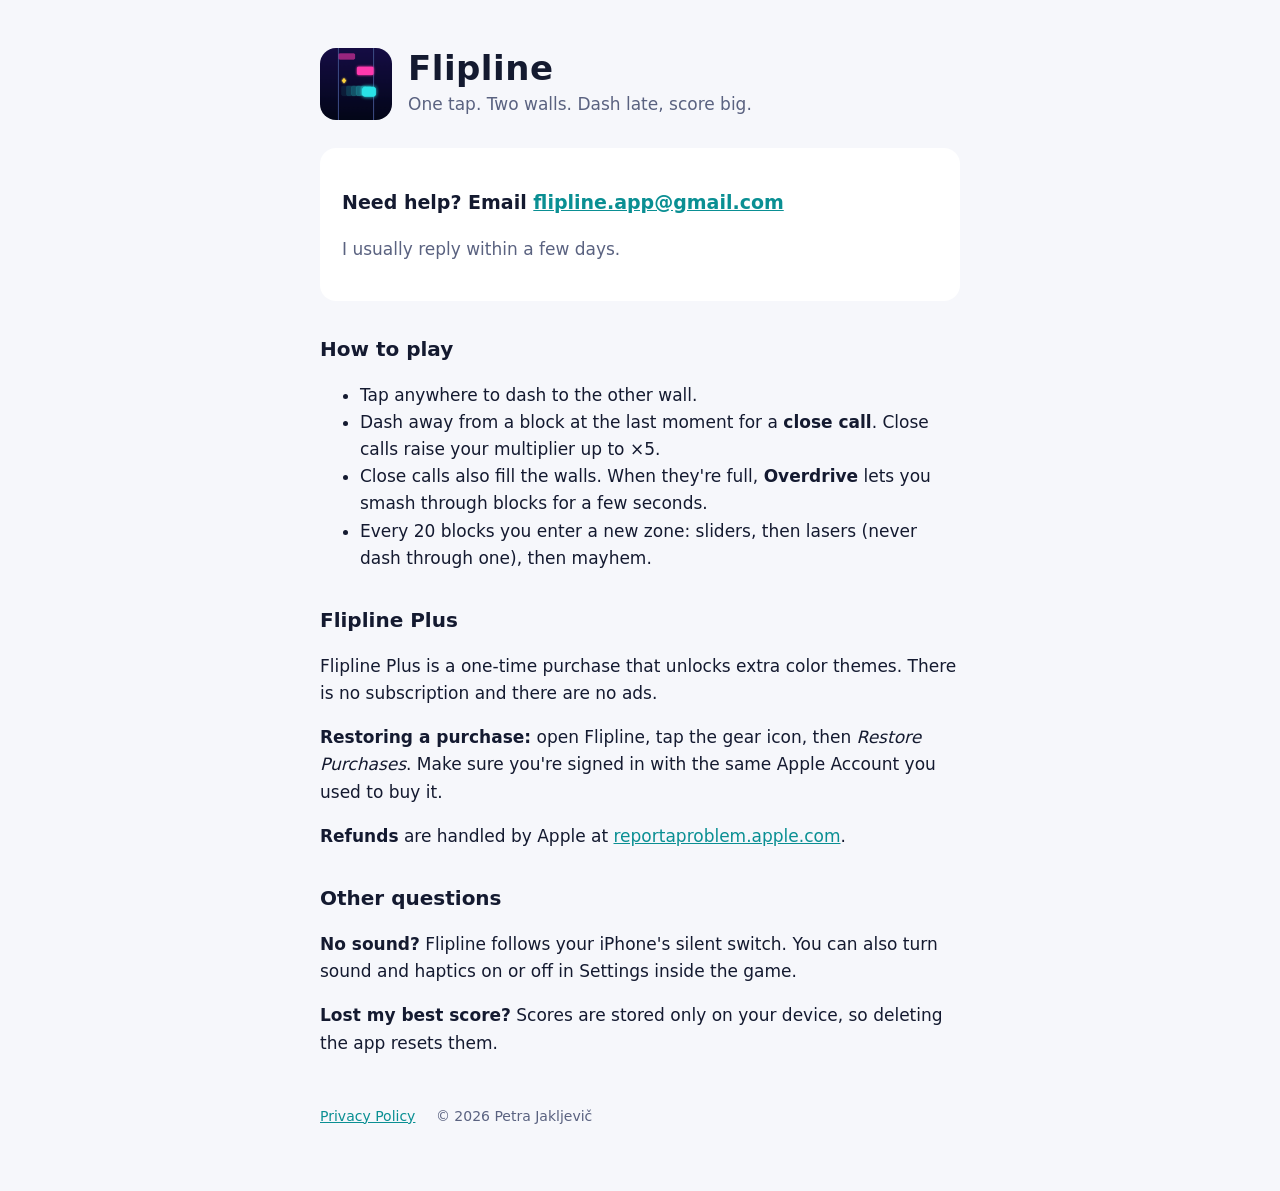
==== index.html @ 97de0e4b "Flipline support and privacy pages Co-Authored-By: Claude Opus 5.5 <noreply@anthropic.com>" ====
<!doctype html>
<html lang="en">
<head>
<meta charset="utf-8">
<meta name="viewport" content="width=device-width, initial-scale=1">
<title>Flipline Support</title>
<meta name="description" content="Help and contact for Flipline, a one-tap arcade game for iPhone.">
<link rel="icon" href="icon.png">
<link rel="stylesheet" href="style.css">
</head>
<body>
<main>
  <header>
    <img src="icon.png" alt="Flipline app icon">
    <div>
      <h1>Flipline</h1>
      <p class="tag">One tap. Two walls. Dash late, score big.</p>
    </div>
  </header>

  <div class="card">
    <p class="contact">Need help? Email <a href="mailto:flipline.app@gmail.com">flipline.app@gmail.com</a></p>
    <p class="muted">I usually reply within a few days.</p>
  </div>

  <h2>How to play</h2>
  <ul>
    <li>Tap anywhere to dash to the other wall.</li>
    <li>Dash away from a block at the last moment for a <strong>close call</strong>. Close calls raise your multiplier up to ×5.</li>
    <li>Close calls also fill the walls. When they're full, <strong>Overdrive</strong> lets you smash through blocks for a few seconds.</li>
    <li>Every 20 blocks you enter a new zone: sliders, then lasers (never dash through one), then mayhem.</li>
  </ul>

  <h2>Flipline Plus</h2>
  <p>Flipline Plus is a one-time purchase that unlocks extra color themes. There is no subscription and there are no ads.</p>
  <p><strong>Restoring a purchase:</strong> open Flipline, tap the gear icon, then <em>Restore Purchases</em>. Make sure you're signed in with the same Apple Account you used to buy it.</p>
  <p><strong>Refunds</strong> are handled by Apple at <a href="https://reportaproblem.apple.com">reportaproblem.apple.com</a>.</p>

  <h2>Other questions</h2>
  <p><strong>No sound?</strong> Flipline follows your iPhone's silent switch. You can also turn sound and haptics on or off in Settings inside the game.</p>
  <p><strong>Lost my best score?</strong> Scores are stored only on your device, so deleting the app resets them.</p>

  <footer>
    <a href="privacy.html">Privacy Policy</a>
    <span>© 2026 Petra Jakljevič</span>
  </footer>
</main>
</body>
</html>
---- style.css ----
:root {
  --bg: #0b0f1e;
  --card: #141a30;
  --text: #f2f4ff;
  --muted: #a7aec8;
  --accent: #2de2e6;
  --pink: #ff3cac;
}
@media (prefers-color-scheme: light) {
  :root {
    --bg: #f6f7fb;
    --card: #ffffff;
    --text: #141a30;
    --muted: #5a6280;
    --accent: #0a8f93;
    --pink: #d61f88;
  }
}
* { box-sizing: border-box; }
body {
  margin: 0;
  background: var(--bg);
  color: var(--text);
  font: 17px/1.6 -apple-system, BlinkMacSystemFont, "SF Pro Text", system-ui, sans-serif;
}
main { max-width: 680px; margin: 0 auto; padding: 48px 20px 64px; }
header { display: flex; align-items: center; gap: 16px; margin-bottom: 28px; }
header img { width: 72px; height: 72px; border-radius: 16px; }
h1 { font: 800 34px/1.1 ui-rounded, -apple-system, system-ui, sans-serif; margin: 0; letter-spacing: 0.5px; }
.tag { color: var(--muted); margin: 4px 0 0; }
h2 { font-size: 20px; margin: 32px 0 8px; }
p, li { color: var(--text); }
.muted { color: var(--muted); }
a { color: var(--accent); }
.card { background: var(--card); border-radius: 16px; padding: 20px 22px; margin: 20px 0; }
.contact { font-size: 19px; font-weight: 600; }
footer { margin-top: 48px; color: var(--muted); font-size: 14px; }
footer a { margin-right: 16px; }
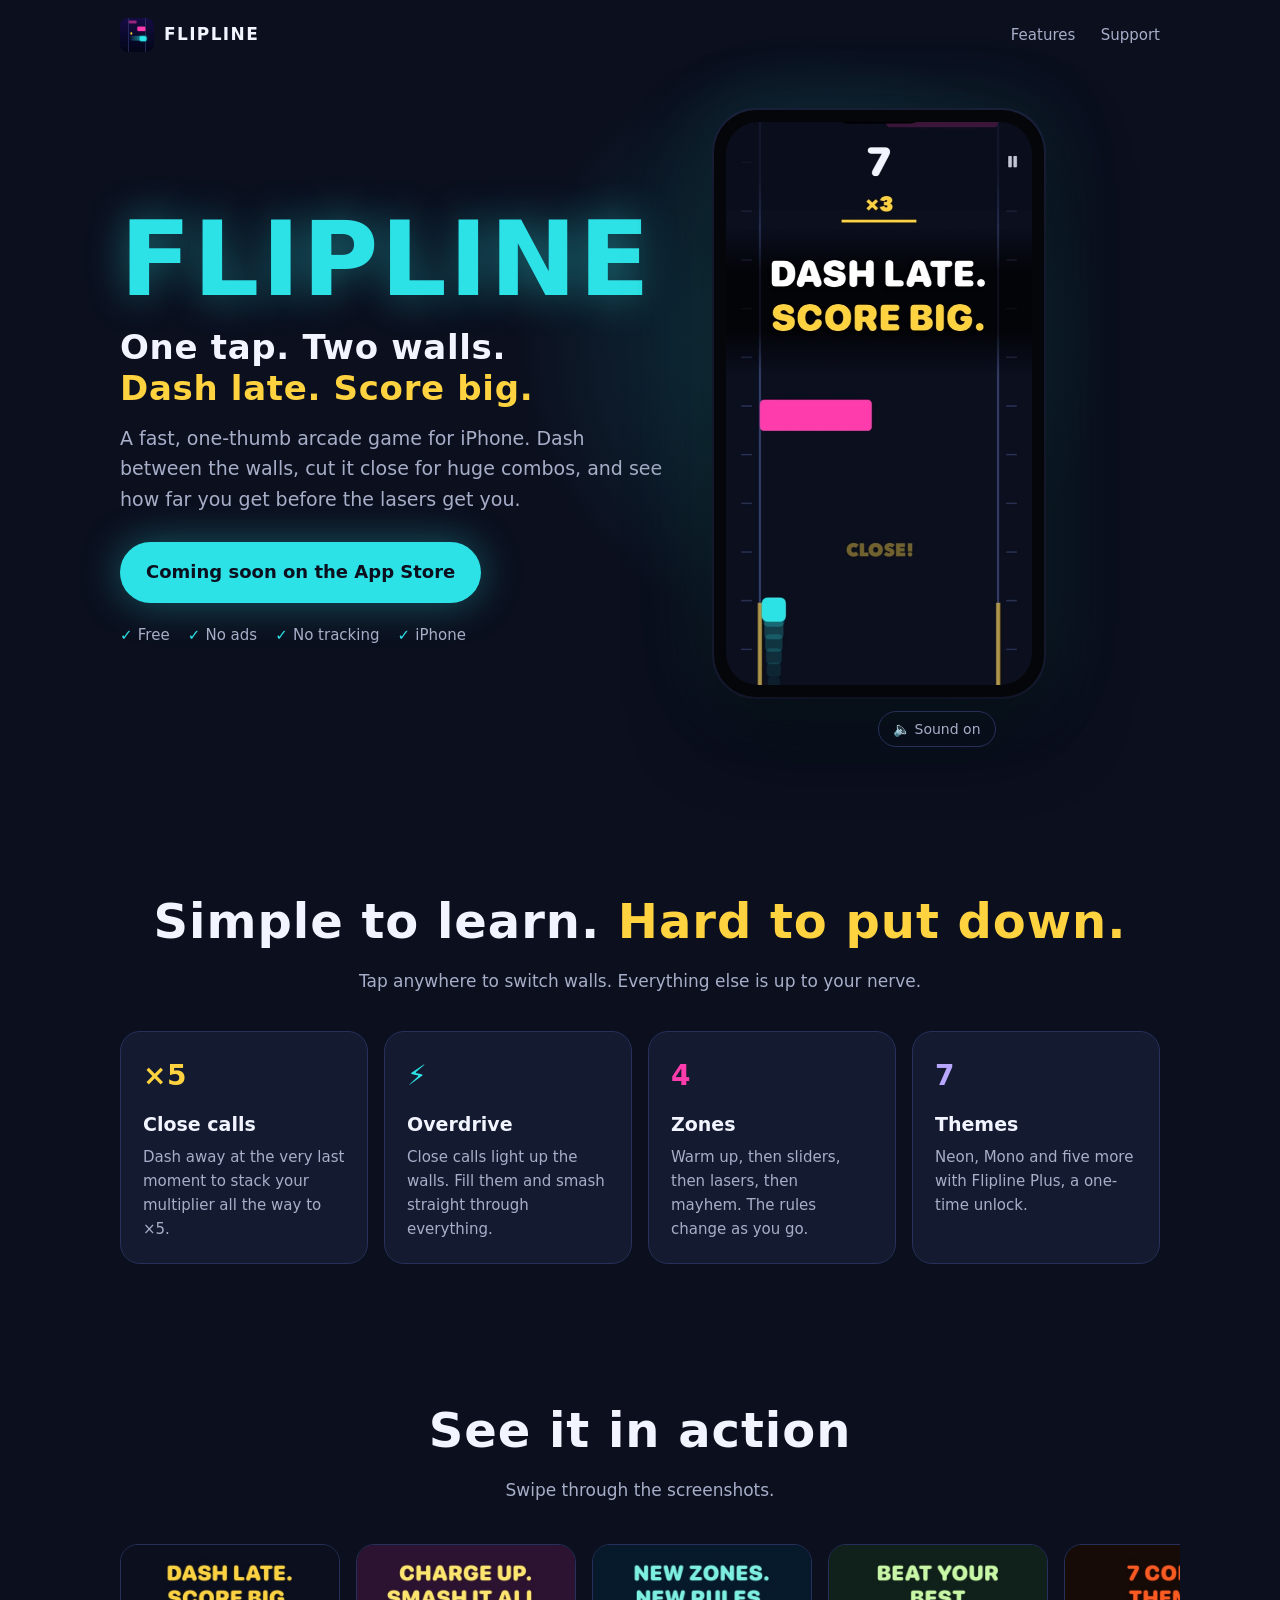
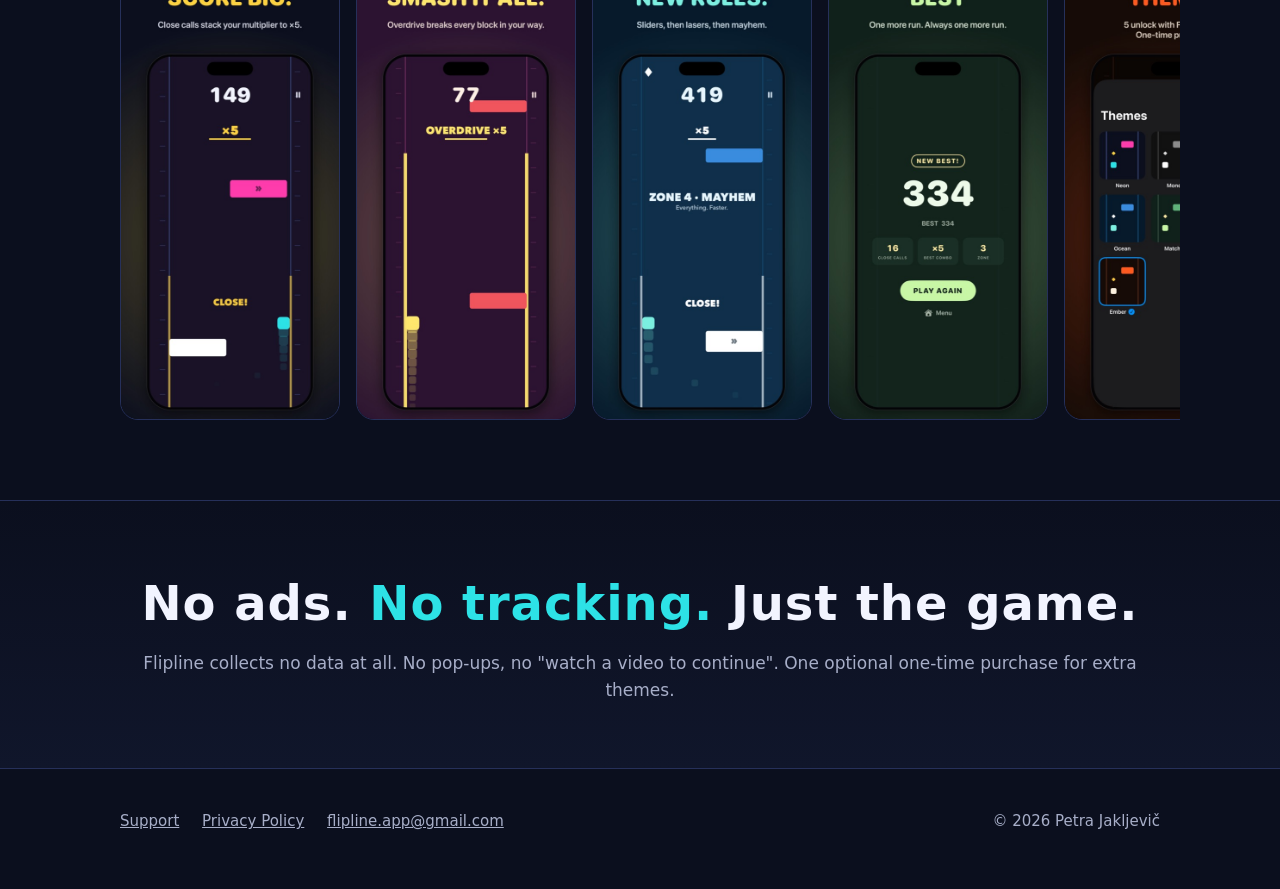
==== commit c08586c5: "Landing page with trailer, features and screenshots; support moves to support.html Co-Authored-By: C" ====
--- a/index.html
+++ b/index.html
@@ -3,47 +3,125 @@
 <head>
 <meta charset="utf-8">
 <meta name="viewport" content="width=device-width, initial-scale=1">
-<title>Flipline Support</title>
-<meta name="description" content="Help and contact for Flipline, a one-tap arcade game for iPhone.">
+<title>Flipline – One tap. Two walls.</title>
+<meta name="description" content="Flipline is a one-tap arcade game for iPhone. Dash between two walls, dash late for close calls, charge Overdrive and survive four zones. No ads, no tracking.">
+<meta name="theme-color" content="#0b0f1e">
 <link rel="icon" href="icon.png">
-<link rel="stylesheet" href="style.css">
+<link rel="apple-touch-icon" href="icon.png">
+<link rel="stylesheet" href="landing.css">
+
+<!-- Link previews (Facebook, Instagram, iMessage, X) -->
+<meta property="og:type" content="website">
+<meta property="og:title" content="Flipline – One tap. Two walls.">
+<meta property="og:description" content="A one-tap arcade game for iPhone. Dash late for close calls, charge Overdrive, survive four zones. No ads, no tracking.">
+<meta property="og:url" content="https://petra8795.github.io/flipline/">
+<meta property="og:image" content="https://petra8795.github.io/flipline/assets/og.png">
+<meta property="og:image:width" content="1200">
+<meta property="og:image:height" content="630">
+<meta name="twitter:card" content="summary_large_image">
 </head>
 <body>
-<main>
-  <header>
-    <img src="icon.png" alt="Flipline app icon">
+<div class="wrap">
+  <nav>
+    <a class="brand" href="./"><img src="icon.png" alt="">FLIPLINE</a>
+    <div class="links">
+      <a href="#features" class="hide-sm">Features</a>
+      <a href="support.html">Support</a>
+    </div>
+  </nav>
+
+  <header class="hero">
     <div>
-      <h1>Flipline</h1>
-      <p class="tag">One tap. Two walls. Dash late, score big.</p>
+      <h1 class="display">FLIPLINE</h1>
+      <p class="tagline display">One tap. Two walls.<br><span>Dash late. Score big.</span></p>
+      <p class="lead">A fast, one-thumb arcade game for iPhone. Dash between the walls, cut it close for huge combos, and see how far you get before the lasers get you.</p>
+
+      <!--
+        APP STORE BUTTON
+        Before launch it says "Coming soon". At launch, replace this <a> with Apple's official
+        "Download on the App Store" badge (developer.apple.com/app-store/marketing/guidelines),
+        linking to https://apps.apple.com/app/id<YOUR_APP_ID>. Apple's rules don't allow
+        drawing the Apple logo yourself, so the pre-launch button is text only.
+      -->
+      <a class="cta soon" id="appstore" href="#" aria-disabled="true" onclick="return false">
+        <span>Coming soon on the App Store</span>
+      </a>
+      <div class="badges"><span>Free</span><span>No ads</span><span>No tracking</span><span>iPhone</span></div>
+    </div>
+
+    <div>
+      <div class="phone">
+        <video id="promo" src="assets/promo.mp4" poster="assets/promo-poster.jpg" autoplay muted loop playsinline preload="metadata"
+               aria-label="Flipline gameplay trailer"></video>
+      </div>
+      <button class="sound" id="sound" type="button">🔈 Sound on</button>
     </div>
   </header>
+</div>
 
-  <div class="card">
-    <p class="contact">Need help? Email <a href="mailto:flipline.app@gmail.com">flipline.app@gmail.com</a></p>
-    <p class="muted">I usually reply within a few days.</p>
+<section id="features">
+  <div class="wrap">
+    <h2 class="display">Simple to learn. <span style="color:var(--gold)">Hard to put down.</span></h2>
+    <p class="sub">Tap anywhere to switch walls. Everything else is up to your nerve.</p>
+    <div class="features">
+      <div class="feature c1"><div class="k display">×5</div><h3>Close calls</h3><p>Dash away at the very last moment to stack your multiplier all the way to ×5.</p></div>
+      <div class="feature c2"><div class="k display">⚡</div><h3>Overdrive</h3><p>Close calls light up the walls. Fill them and smash straight through everything.</p></div>
+      <div class="feature c3"><div class="k display">4</div><h3>Zones</h3><p>Warm up, then sliders, then lasers, then mayhem. The rules change as you go.</p></div>
+      <div class="feature c4"><div class="k display">7</div><h3>Themes</h3><p>Neon, Mono and five more with Flipline Plus, a one-time unlock.</p></div>
+    </div>
   </div>
+</section>
 
-  <h2>How to play</h2>
-  <ul>
-    <li>Tap anywhere to dash to the other wall.</li>
-    <li>Dash away from a block at the last moment for a <strong>close call</strong>. Close calls raise your multiplier up to ×5.</li>
-    <li>Close calls also fill the walls. When they're full, <strong>Overdrive</strong> lets you smash through blocks for a few seconds.</li>
-    <li>Every 20 blocks you enter a new zone: sliders, then lasers (never dash through one), then mayhem.</li>
-  </ul>
+<section>
+  <div class="wrap">
+    <h2 class="display">See it in action</h2>
+    <p class="sub">Swipe through the screenshots.</p>
+    <div class="shots">
+      <img src="assets/shot-1-close-calls.jpg" alt="Close call with a ×5 multiplier" loading="lazy">
+      <img src="assets/shot-2-overdrive.jpg" alt="Overdrive smashing through blocks" loading="lazy">
+      <img src="assets/shot-3-zones.jpg" alt="Zone 4 Mayhem banner" loading="lazy">
+      <img src="assets/shot-4-new-best.jpg" alt="New best score with run stats" loading="lazy">
+      <img src="assets/shot-5-themes.jpg" alt="Seven color themes" loading="lazy">
+      <img src="assets/shot-6-no-ads.jpg" alt="Menu with no ads" loading="lazy">
+    </div>
+  </div>
+</section>
 
-  <h2>Flipline Plus</h2>
-  <p>Flipline Plus is a one-time purchase that unlocks extra color themes. There is no subscription and there are no ads.</p>
-  <p><strong>Restoring a purchase:</strong> open Flipline, tap the gear icon, then <em>Restore Purchases</em>. Make sure you're signed in with the same Apple Account you used to buy it.</p>
-  <p><strong>Refunds</strong> are handled by Apple at <a href="https://reportaproblem.apple.com">reportaproblem.apple.com</a>.</p>
+<section class="promise">
+  <div class="wrap">
+    <h2 class="display">No ads. <span>No tracking.</span> Just the game.</h2>
+    <p class="sub" style="margin-bottom:0">Flipline collects no data at all. No pop-ups, no "watch a video to continue". One optional one-time purchase for extra themes.</p>
+  </div>
+</section>
 
-  <h2>Other questions</h2>
-  <p><strong>No sound?</strong> Flipline follows your iPhone's silent switch. You can also turn sound and haptics on or off in Settings inside the game.</p>
-  <p><strong>Lost my best score?</strong> Scores are stored only on your device, so deleting the app resets them.</p>
+<div class="wrap">
+  <footer>
+    <div class="row">
+      <div>
+        <a href="support.html">Support</a>
+        <a href="privacy.html">Privacy Policy</a>
+        <a href="mailto:flipline.app@gmail.com">flipline.app@gmail.com</a>
+      </div>
+      <span>© 2026 Petra Jakljevič</span>
+    </div>
+  </footer>
+</div>
 
-  <footer>
-    <a href="privacy.html">Privacy Policy</a>
-    <span>© 2026 Petra Jakljevič</span>
-  </footer>
-</main>
+<script>
+  // The trailer autoplays muted (browsers require it); this button turns sound on/off.
+  const video = document.getElementById('promo');
+  const btn = document.getElementById('sound');
+  btn.addEventListener('click', () => {
+    video.muted = !video.muted;
+    if (!video.muted) { video.currentTime = 0; video.play(); }
+    btn.textContent = video.muted ? '🔈 Sound on' : '🔇 Mute';
+  });
+  // Respect Reduce Motion: don't autoplay the trailer.
+  if (window.matchMedia('(prefers-reduced-motion: reduce)').matches) {
+    video.removeAttribute('autoplay');
+    video.pause();
+    video.controls = true;
+  }
+</script>
 </body>
 </html>
--- a/landing.css
+++ b/landing.css
@@ -0,0 +1,137 @@
+:root {
+  --bg: #0b0f1e;
+  --bg2: #10162b;
+  --card: #141a30;
+  --line: #26305a;
+  --text: #f2f4ff;
+  --muted: #a7aec8;
+  --cyan: #2de2e6;
+  --pink: #ff3cac;
+  --gold: #ffd23f;
+}
+* { box-sizing: border-box; }
+html { scroll-behavior: smooth; }
+body {
+  margin: 0;
+  background: var(--bg);
+  color: var(--text);
+  font: 17px/1.6 -apple-system, BlinkMacSystemFont, "SF Pro Text", system-ui, sans-serif;
+  -webkit-font-smoothing: antialiased;
+  overflow-x: hidden;
+}
+a { color: var(--cyan); }
+.wrap { max-width: 1080px; margin: 0 auto; padding: 0 20px; }
+.display { font-family: ui-rounded, "SF Pro Rounded", -apple-system, system-ui, sans-serif; font-weight: 900; letter-spacing: 0.02em; }
+
+/* Nav */
+nav { display: flex; align-items: center; justify-content: space-between; padding: 18px 0; }
+nav .brand { display: flex; align-items: center; gap: 10px; color: var(--text); text-decoration: none; font-weight: 800; letter-spacing: 0.08em; }
+nav .brand img { width: 34px; height: 34px; border-radius: 8px; }
+nav .links a { color: var(--muted); text-decoration: none; margin-left: 20px; font-size: 15px; }
+nav .links a:hover { color: var(--text); }
+
+/* Hero */
+.hero {
+  position: relative;
+  display: grid;
+  grid-template-columns: 1.1fr 0.9fr;
+  gap: 48px;
+  align-items: center;
+  padding: 40px 0 72px;
+}
+.hero::before {
+  content: "";
+  position: absolute;
+  inset: -80px 0 auto auto;
+  width: min(700px, 100vw); height: 700px;
+  background: radial-gradient(circle, rgba(45, 226, 230, 0.18), transparent 60%);
+  pointer-events: none;
+  z-index: -1;
+}
+.hero h1 { font-size: clamp(56px, 9vw, 104px); line-height: 0.95; margin: 0; color: var(--cyan); text-shadow: 0 0 40px rgba(45, 226, 230, 0.45); }
+.hero .tagline { font-size: clamp(24px, 3.4vw, 34px); font-weight: 800; margin: 18px 0 6px; line-height: 1.2; }
+.hero .tagline span { color: var(--gold); }
+.hero p.lead { color: var(--muted); font-size: 19px; max-width: 30em; margin: 14px 0 28px; }
+
+.cta {
+  display: inline-flex; align-items: center; gap: 12px;
+  padding: 16px 26px; border-radius: 999px;
+  background: var(--cyan); color: var(--bg);
+  font-weight: 800; font-size: 18px; text-decoration: none;
+  box-shadow: 0 0 40px rgba(45, 226, 230, 0.35);
+  transition: transform 0.15s ease;
+}
+.cta:hover { transform: translateY(-2px); }
+.cta.soon { cursor: default; }
+.cta.soon:hover { transform: none; }
+.cta svg { width: 22px; height: 22px; }
+.badges { display: flex; flex-wrap: wrap; gap: 10px 18px; margin-top: 20px; color: var(--muted); font-size: 15px; }
+.badges span::before { content: "✓ "; color: var(--cyan); font-weight: 800; }
+
+/* Phone with the promo video */
+.phone {
+  justify-self: center;
+  width: min(330px, 80vw);
+  aspect-ratio: 9 / 16;
+  border-radius: 42px;
+  padding: 12px;
+  background: #05060a;
+  box-shadow: 0 30px 80px rgba(0, 0, 0, 0.6), 0 0 0 2px #1d2340, 0 0 80px rgba(45, 226, 230, 0.15);
+}
+.phone video { width: 100%; height: 100%; object-fit: cover; border-radius: 32px; display: block; background: var(--bg); }
+.sound {
+  display: block; margin: 14px auto 0; background: none; border: 1px solid var(--line);
+  color: var(--muted); border-radius: 999px; padding: 6px 14px; font: inherit; font-size: 14px; cursor: pointer;
+}
+.sound:hover { color: var(--text); }
+
+/* Features */
+section { padding: 64px 0; }
+section h2 { font-size: clamp(32px, 5vw, 48px); margin: 0 0 8px; text-align: center; }
+section .sub { text-align: center; color: var(--muted); margin: 0 0 36px; }
+.features { display: grid; grid-template-columns: repeat(4, 1fr); gap: 16px; }
+.feature { background: var(--card); border: 1px solid var(--line); border-radius: 20px; padding: 22px; }
+.feature .k { font-size: 28px; }
+.feature h3 { margin: 10px 0 6px; font-size: 19px; }
+.feature p { margin: 0; color: var(--muted); font-size: 15px; }
+.feature.c1 .k { color: var(--gold); } .feature.c2 .k { color: var(--cyan); }
+.feature.c3 .k { color: var(--pink); } .feature.c4 .k { color: #b9a6ff; }
+
+/* Screenshots */
+.shots {
+  display: flex; gap: 16px; overflow-x: auto; scroll-snap-type: x mandatory;
+  padding: 4px 20px 16px; margin: 0 -20px;
+  scrollbar-width: thin;
+}
+.shots img {
+  flex: 0 0 auto; width: 220px; height: auto; border-radius: 18px; scroll-snap-align: center;
+  border: 1px solid var(--line);
+}
+
+/* Promise band */
+.promise { text-align: center; background: linear-gradient(180deg, var(--bg), var(--bg2)); border-top: 1px solid var(--line); border-bottom: 1px solid var(--line); }
+.promise h2 { color: var(--text); }
+.promise h2 span { color: var(--cyan); }
+
+/* Footer */
+footer { padding: 40px 0 56px; color: var(--muted); font-size: 15px; }
+footer .row { display: flex; flex-wrap: wrap; gap: 12px 24px; justify-content: space-between; align-items: center; }
+footer a { color: var(--muted); margin-right: 18px; }
+footer a:hover { color: var(--text); }
+
+@media (max-width: 860px) {
+  .hero { grid-template-columns: 1fr; text-align: center; padding-top: 16px; gap: 36px; }
+  .hero p.lead { margin-left: auto; margin-right: auto; }
+  .badges { justify-content: center; }
+  .features { grid-template-columns: 1fr 1fr; }
+  nav .links a.hide-sm { display: none; }
+}
+@media (max-width: 520px) {
+  .features { grid-template-columns: 1fr; }
+  .shots img { width: 180px; }
+  nav .links a { margin-left: 14px; }
+}
+@media (prefers-reduced-motion: reduce) {
+  html { scroll-behavior: auto; }
+  .cta { transition: none; }
+}
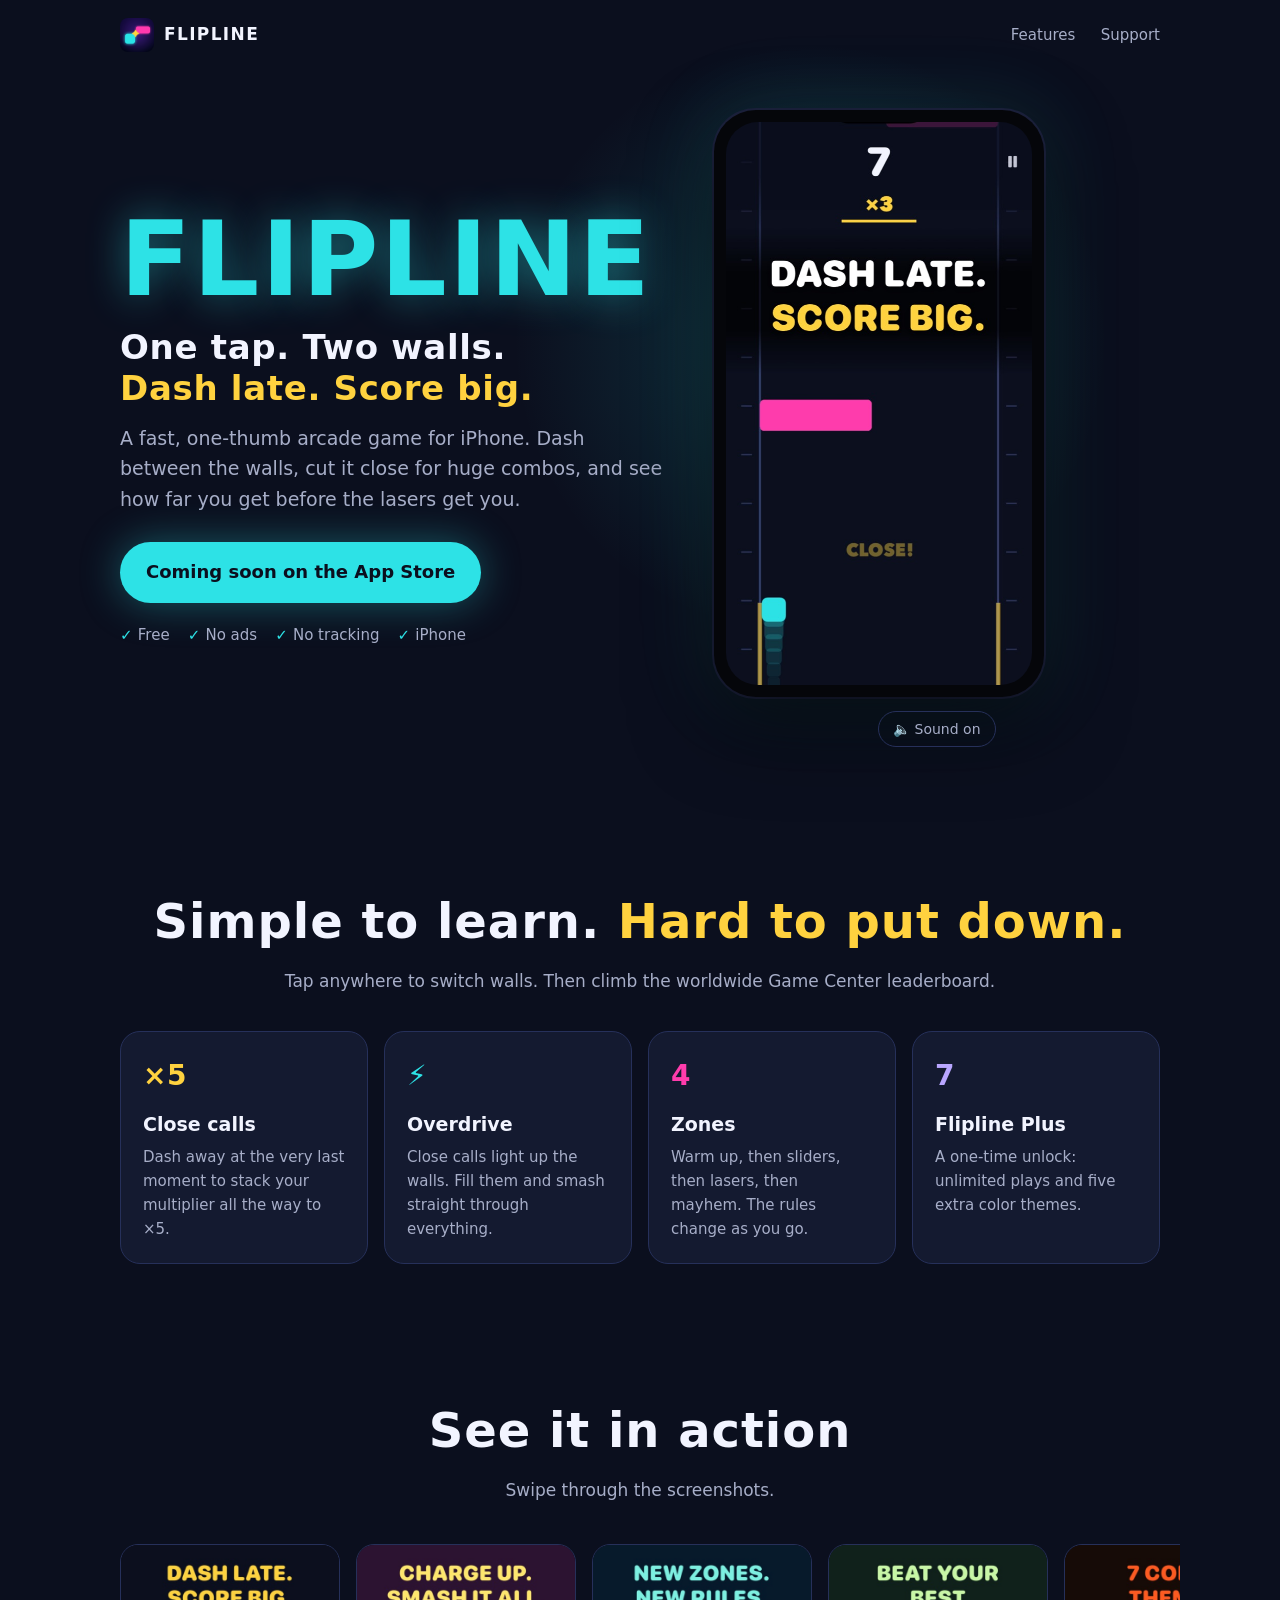
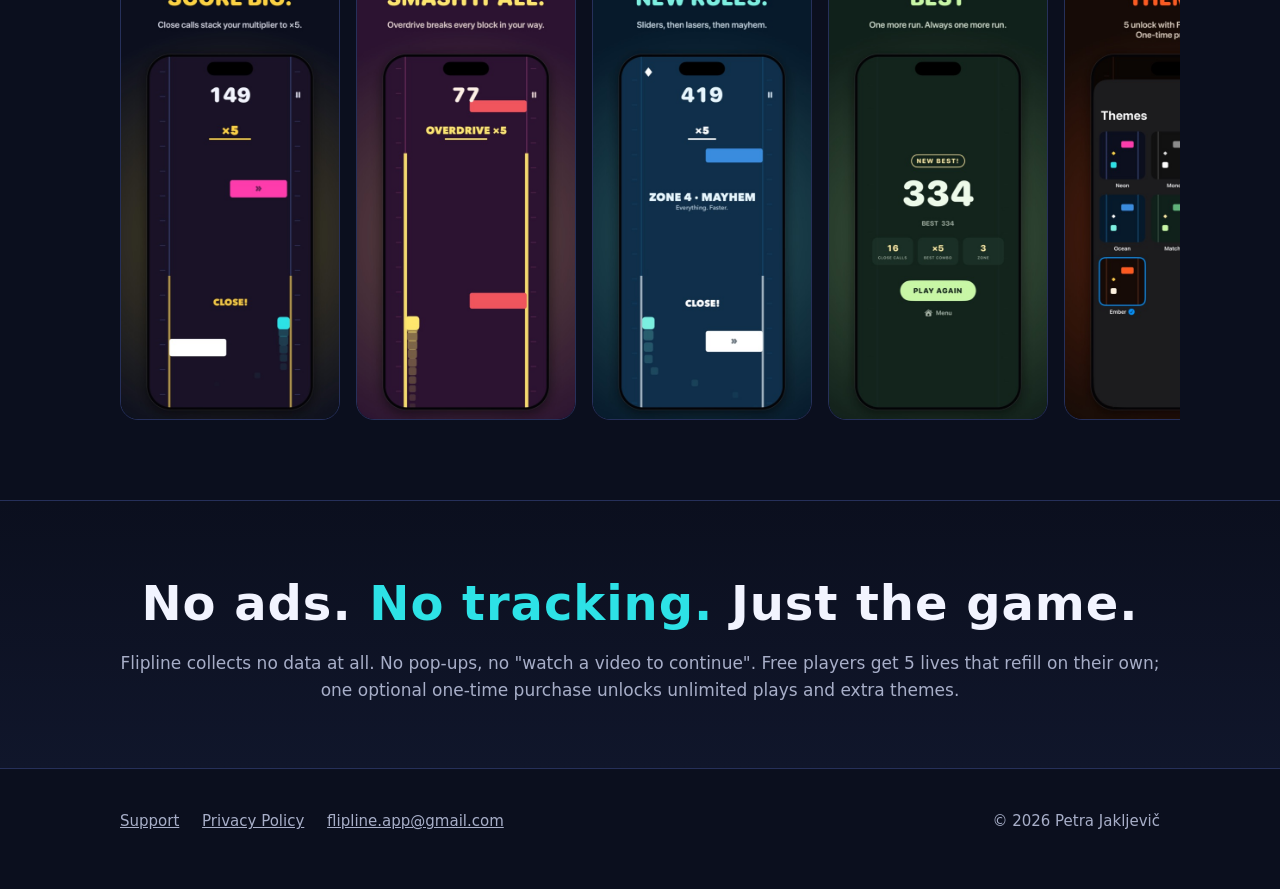
==== commit 740cbb25: "New icon; lives, unlimited Plus and Game Center in copy, support and privacy Co-Authored-By: Claude " ====
--- a/index.html
+++ b/index.html
@@ -62,12 +62,12 @@
 <section id="features">
   <div class="wrap">
     <h2 class="display">Simple to learn. <span style="color:var(--gold)">Hard to put down.</span></h2>
-    <p class="sub">Tap anywhere to switch walls. Everything else is up to your nerve.</p>
+    <p class="sub">Tap anywhere to switch walls. Then climb the worldwide Game Center leaderboard.</p>
     <div class="features">
       <div class="feature c1"><div class="k display">×5</div><h3>Close calls</h3><p>Dash away at the very last moment to stack your multiplier all the way to ×5.</p></div>
       <div class="feature c2"><div class="k display">⚡</div><h3>Overdrive</h3><p>Close calls light up the walls. Fill them and smash straight through everything.</p></div>
       <div class="feature c3"><div class="k display">4</div><h3>Zones</h3><p>Warm up, then sliders, then lasers, then mayhem. The rules change as you go.</p></div>
-      <div class="feature c4"><div class="k display">7</div><h3>Themes</h3><p>Neon, Mono and five more with Flipline Plus, a one-time unlock.</p></div>
+      <div class="feature c4"><div class="k display">7</div><h3>Flipline Plus</h3><p>A one-time unlock: unlimited plays and five extra color themes.</p></div>
     </div>
   </div>
 </section>
@@ -90,7 +90,7 @@
 <section class="promise">
   <div class="wrap">
     <h2 class="display">No ads. <span>No tracking.</span> Just the game.</h2>
-    <p class="sub" style="margin-bottom:0">Flipline collects no data at all. No pop-ups, no "watch a video to continue". One optional one-time purchase for extra themes.</p>
+    <p class="sub" style="margin-bottom:0">Flipline collects no data at all. No pop-ups, no "watch a video to continue". Free players get 5 lives that refill on their own; one optional one-time purchase unlocks unlimited plays and extra themes.</p>
   </div>
 </section>
 
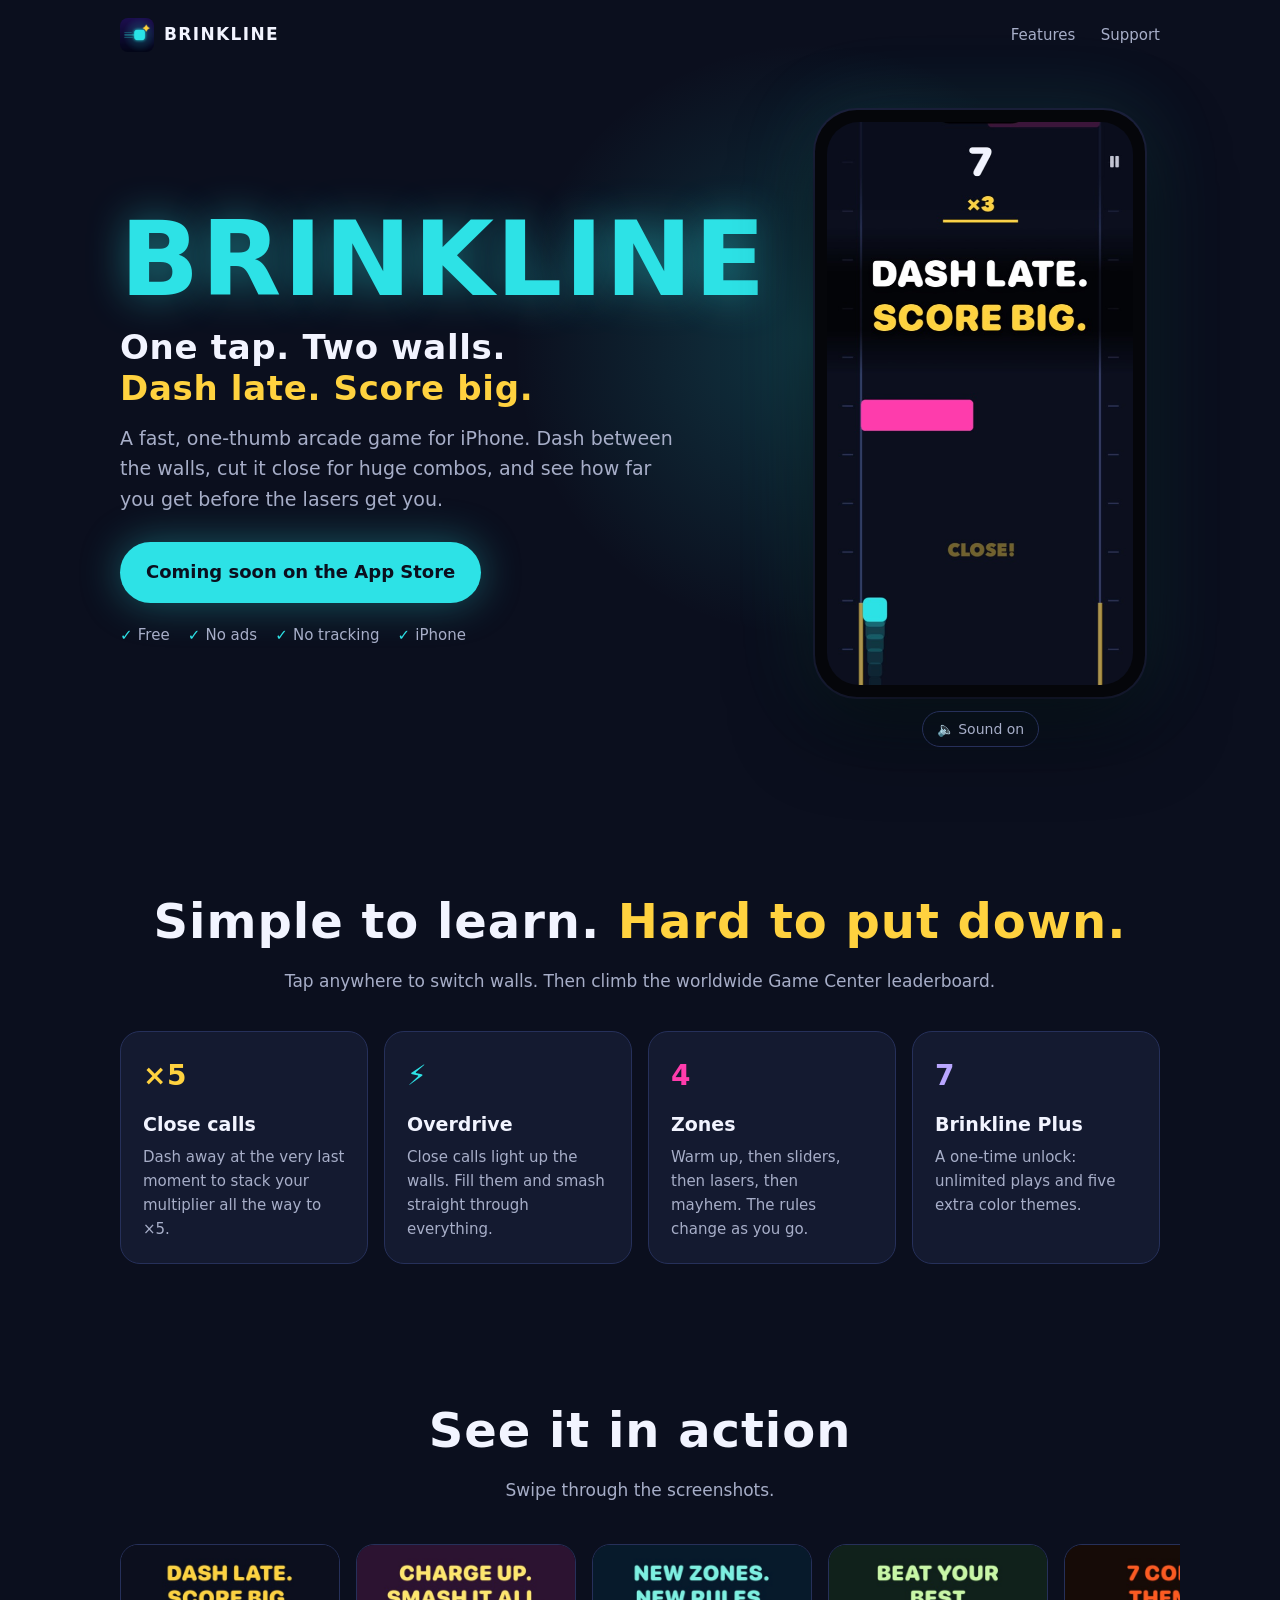
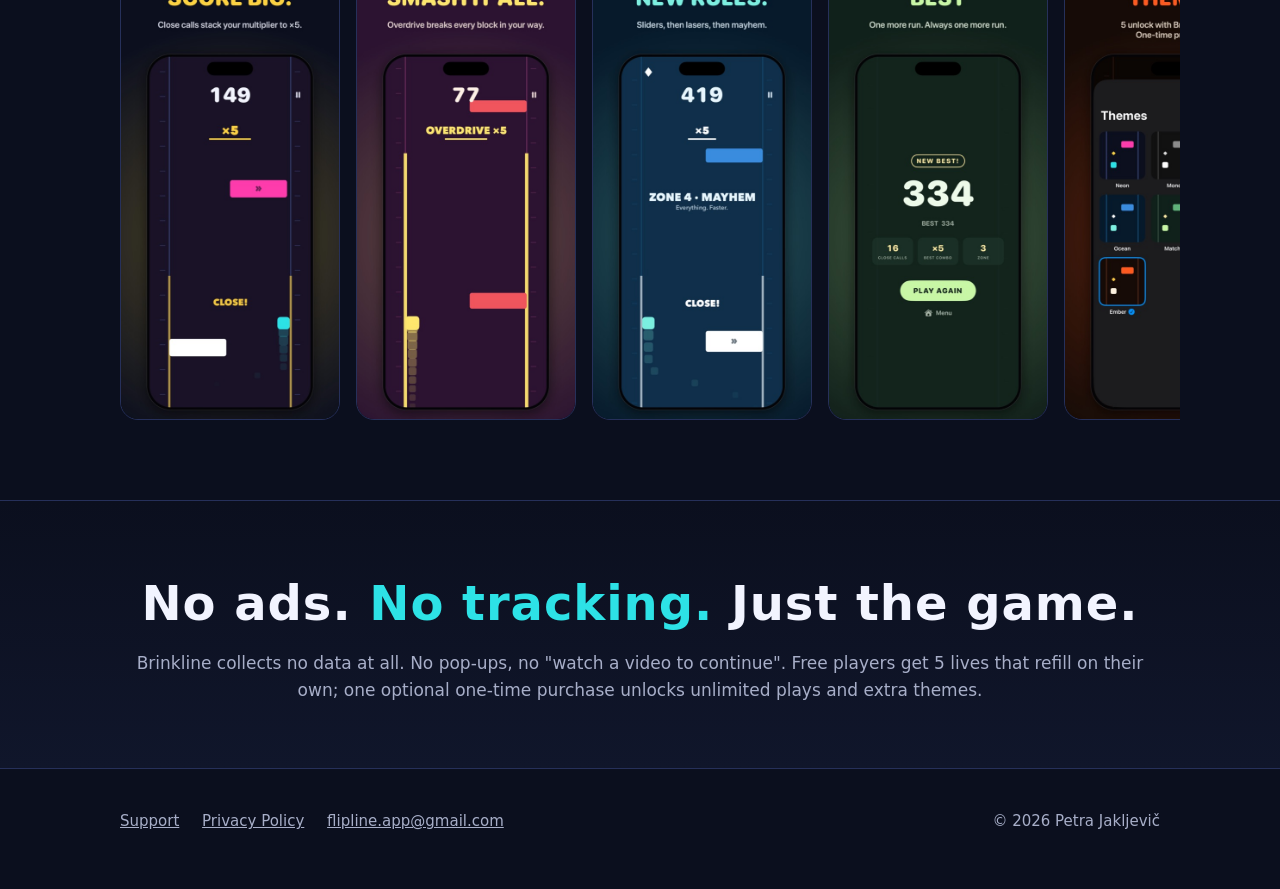
==== commit fe24ed88: "Rename to Brinkline Co-Authored-By: Claude Opus 5.5 <noreply@anthropic.com>" ====
--- a/index.html
+++ b/index.html
@@ -3,8 +3,8 @@
 <head>
 <meta charset="utf-8">
 <meta name="viewport" content="width=device-width, initial-scale=1">
-<title>Flipline – One tap. Two walls.</title>
-<meta name="description" content="Flipline is a one-tap arcade game for iPhone. Dash between two walls, dash late for close calls, charge Overdrive and survive four zones. No ads, no tracking.">
+<title>Brinkline – One tap. Two walls.</title>
+<meta name="description" content="Brinkline is a one-tap arcade game for iPhone. Dash between two walls, dash late for close calls, charge Overdrive and survive four zones. No ads, no tracking.">
 <meta name="theme-color" content="#0b0f1e">
 <link rel="icon" href="icon.png">
 <link rel="apple-touch-icon" href="icon.png">
@@ -12,10 +12,10 @@
 
 <!-- Link previews (Facebook, Instagram, iMessage, X) -->
 <meta property="og:type" content="website">
-<meta property="og:title" content="Flipline – One tap. Two walls.">
+<meta property="og:title" content="Brinkline – One tap. Two walls.">
 <meta property="og:description" content="A one-tap arcade game for iPhone. Dash late for close calls, charge Overdrive, survive four zones. No ads, no tracking.">
-<meta property="og:url" content="https://petra8795.github.io/flipline/">
-<meta property="og:image" content="https://petra8795.github.io/flipline/assets/og.png">
+<meta property="og:url" content="https://petra8795.github.io/brinkline/">
+<meta property="og:image" content="https://petra8795.github.io/brinkline/assets/og.png">
 <meta property="og:image:width" content="1200">
 <meta property="og:image:height" content="630">
 <meta name="twitter:card" content="summary_large_image">
@@ -23,7 +23,7 @@
 <body>
 <div class="wrap">
   <nav>
-    <a class="brand" href="./"><img src="icon.png" alt="">FLIPLINE</a>
+    <a class="brand" href="./"><img src="icon.png" alt="">BRINKLINE</a>
     <div class="links">
       <a href="#features" class="hide-sm">Features</a>
       <a href="support.html">Support</a>
@@ -32,7 +32,7 @@
 
   <header class="hero">
     <div>
-      <h1 class="display">FLIPLINE</h1>
+      <h1 class="display">BRINKLINE</h1>
       <p class="tagline display">One tap. Two walls.<br><span>Dash late. Score big.</span></p>
       <p class="lead">A fast, one-thumb arcade game for iPhone. Dash between the walls, cut it close for huge combos, and see how far you get before the lasers get you.</p>
 
@@ -52,7 +52,7 @@
     <div>
       <div class="phone">
         <video id="promo" src="assets/promo.mp4" poster="assets/promo-poster.jpg" autoplay muted loop playsinline preload="metadata"
-               aria-label="Flipline gameplay trailer"></video>
+               aria-label="Brinkline gameplay trailer"></video>
       </div>
       <button class="sound" id="sound" type="button">🔈 Sound on</button>
     </div>
@@ -67,7 +67,7 @@
       <div class="feature c1"><div class="k display">×5</div><h3>Close calls</h3><p>Dash away at the very last moment to stack your multiplier all the way to ×5.</p></div>
       <div class="feature c2"><div class="k display">⚡</div><h3>Overdrive</h3><p>Close calls light up the walls. Fill them and smash straight through everything.</p></div>
       <div class="feature c3"><div class="k display">4</div><h3>Zones</h3><p>Warm up, then sliders, then lasers, then mayhem. The rules change as you go.</p></div>
-      <div class="feature c4"><div class="k display">7</div><h3>Flipline Plus</h3><p>A one-time unlock: unlimited plays and five extra color themes.</p></div>
+      <div class="feature c4"><div class="k display">7</div><h3>Brinkline Plus</h3><p>A one-time unlock: unlimited plays and five extra color themes.</p></div>
     </div>
   </div>
 </section>
@@ -90,7 +90,7 @@
 <section class="promise">
   <div class="wrap">
     <h2 class="display">No ads. <span>No tracking.</span> Just the game.</h2>
-    <p class="sub" style="margin-bottom:0">Flipline collects no data at all. No pop-ups, no "watch a video to continue". Free players get 5 lives that refill on their own; one optional one-time purchase unlocks unlimited plays and extra themes.</p>
+    <p class="sub" style="margin-bottom:0">Brinkline collects no data at all. No pop-ups, no "watch a video to continue". Free players get 5 lives that refill on their own; one optional one-time purchase unlocks unlimited plays and extra themes.</p>
   </div>
 </section>
 
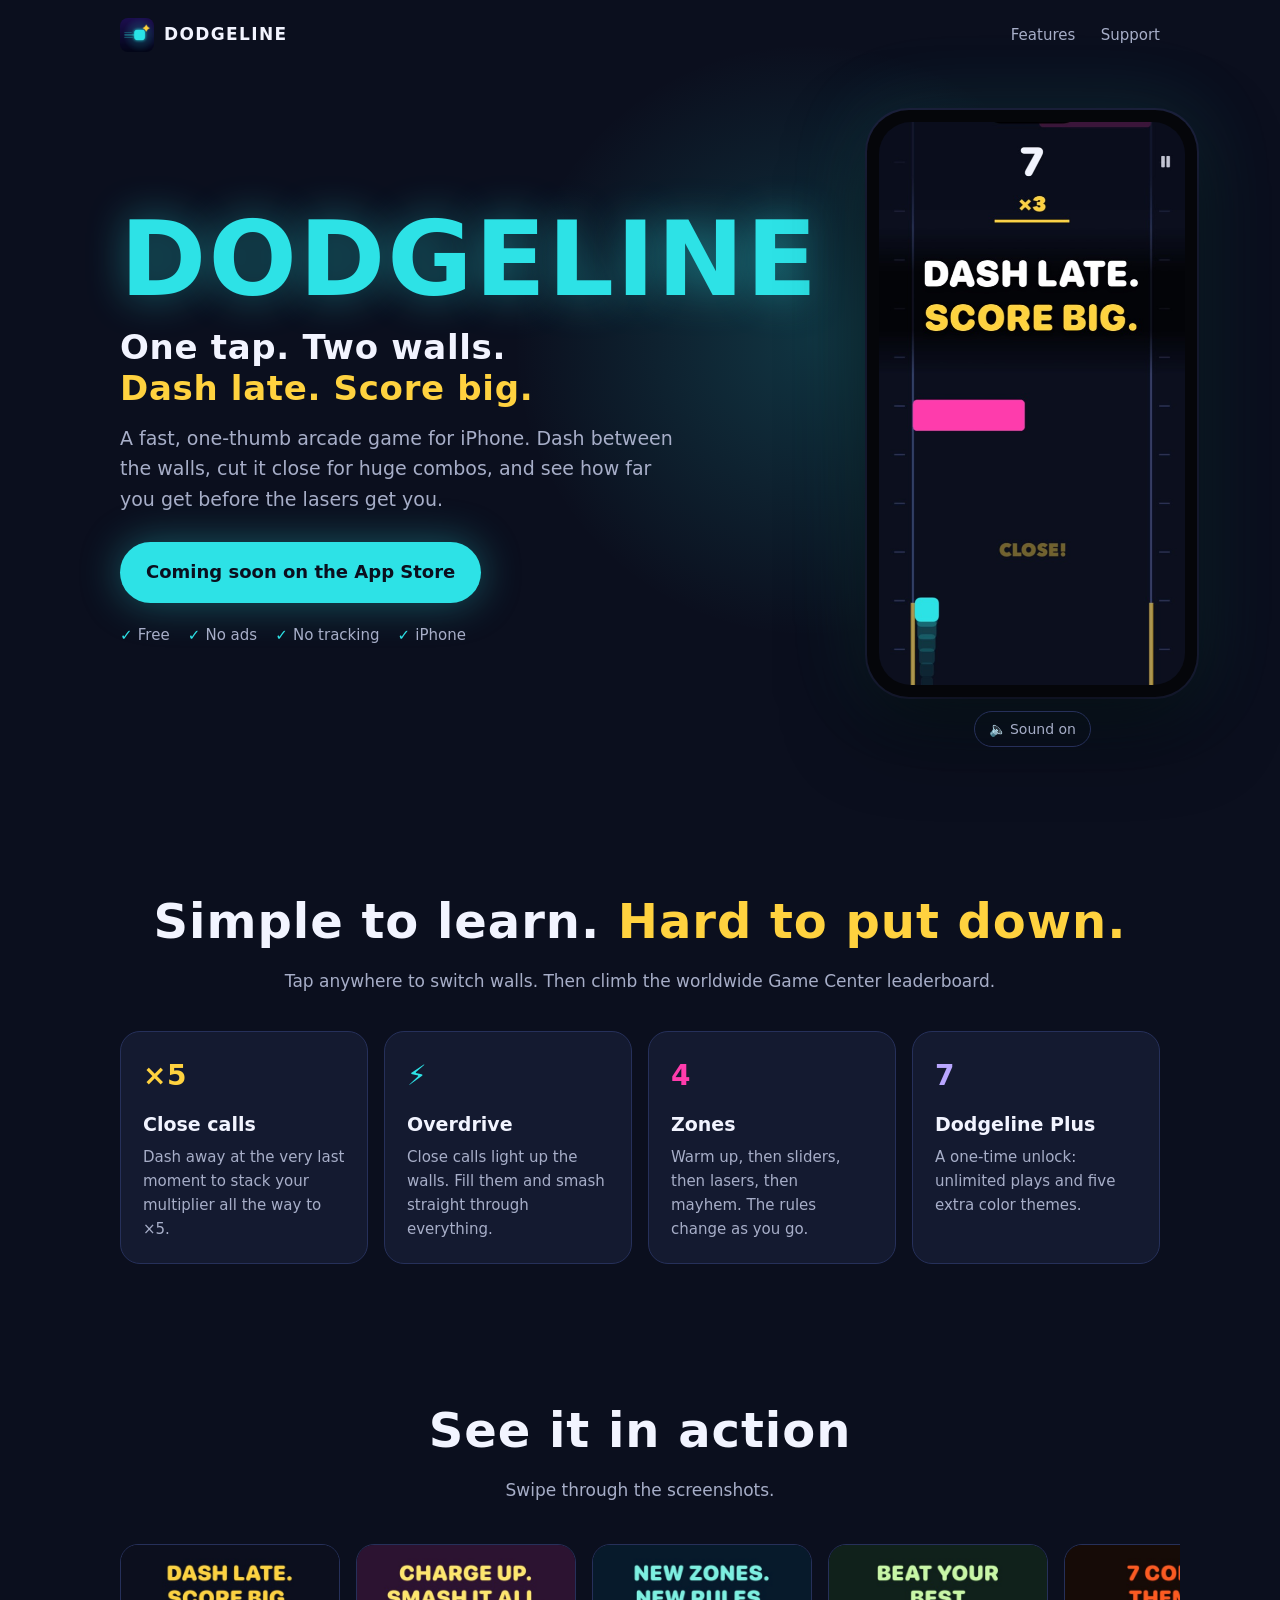
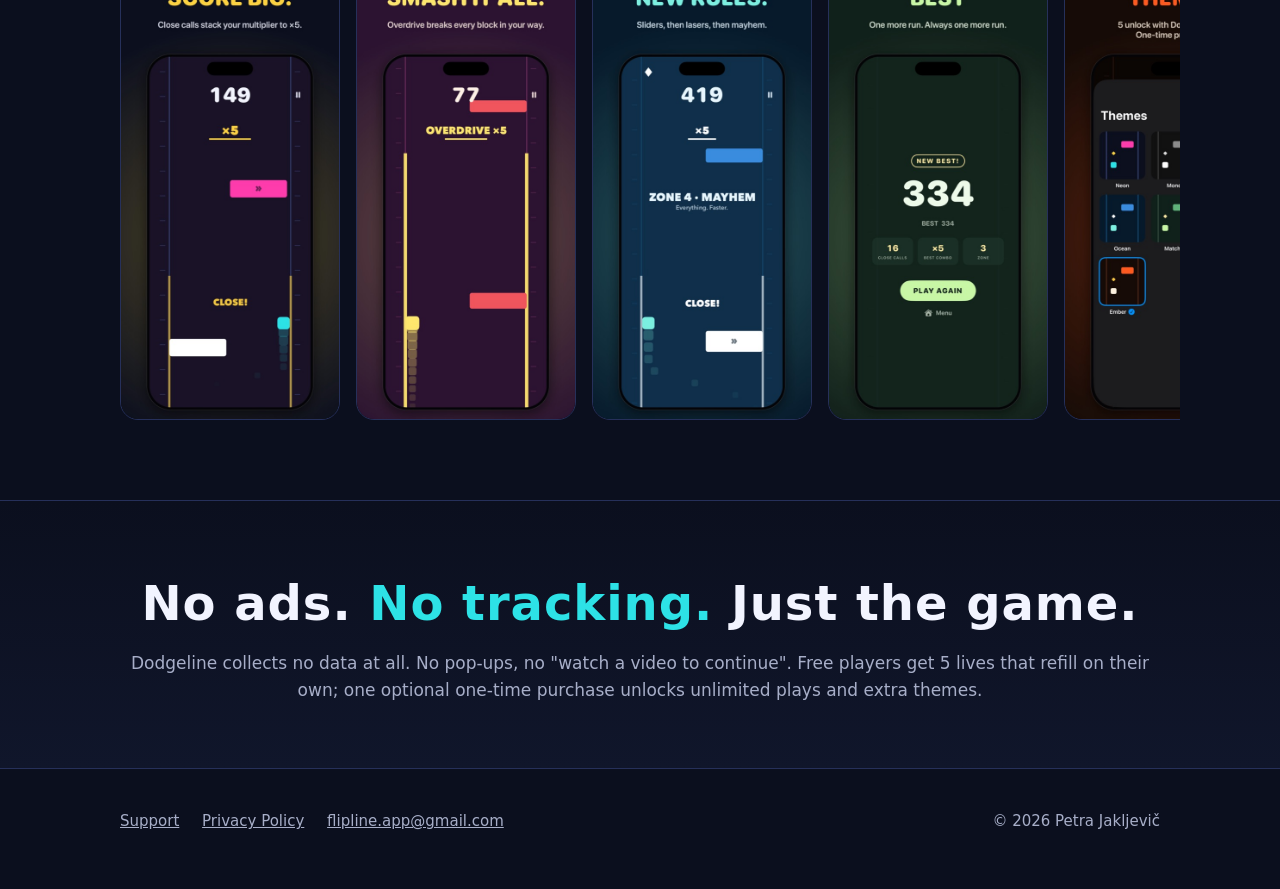
==== commit cdb58ab4: "Rename to Dodgeline Co-Authored-By: Claude Opus 5.5 <noreply@anthropic.com>" ====
--- a/index.html
+++ b/index.html
@@ -3,8 +3,8 @@
 <head>
 <meta charset="utf-8">
 <meta name="viewport" content="width=device-width, initial-scale=1">
-<title>Brinkline – One tap. Two walls.</title>
-<meta name="description" content="Brinkline is a one-tap arcade game for iPhone. Dash between two walls, dash late for close calls, charge Overdrive and survive four zones. No ads, no tracking.">
+<title>Dodgeline – One tap. Two walls.</title>
+<meta name="description" content="Dodgeline is a one-tap arcade game for iPhone. Dash between two walls, dash late for close calls, charge Overdrive and survive four zones. No ads, no tracking.">
 <meta name="theme-color" content="#0b0f1e">
 <link rel="icon" href="icon.png">
 <link rel="apple-touch-icon" href="icon.png">
@@ -12,10 +12,10 @@
 
 <!-- Link previews (Facebook, Instagram, iMessage, X) -->
 <meta property="og:type" content="website">
-<meta property="og:title" content="Brinkline – One tap. Two walls.">
+<meta property="og:title" content="Dodgeline – One tap. Two walls.">
 <meta property="og:description" content="A one-tap arcade game for iPhone. Dash late for close calls, charge Overdrive, survive four zones. No ads, no tracking.">
-<meta property="og:url" content="https://petra8795.github.io/brinkline/">
-<meta property="og:image" content="https://petra8795.github.io/brinkline/assets/og.png">
+<meta property="og:url" content="https://petra8795.github.io/dodgeline/">
+<meta property="og:image" content="https://petra8795.github.io/dodgeline/assets/og.png">
 <meta property="og:image:width" content="1200">
 <meta property="og:image:height" content="630">
 <meta name="twitter:card" content="summary_large_image">
@@ -23,7 +23,7 @@
 <body>
 <div class="wrap">
   <nav>
-    <a class="brand" href="./"><img src="icon.png" alt="">BRINKLINE</a>
+    <a class="brand" href="./"><img src="icon.png" alt="">DODGELINE</a>
     <div class="links">
       <a href="#features" class="hide-sm">Features</a>
       <a href="support.html">Support</a>
@@ -32,7 +32,7 @@
 
   <header class="hero">
     <div>
-      <h1 class="display">BRINKLINE</h1>
+      <h1 class="display">DODGELINE</h1>
       <p class="tagline display">One tap. Two walls.<br><span>Dash late. Score big.</span></p>
       <p class="lead">A fast, one-thumb arcade game for iPhone. Dash between the walls, cut it close for huge combos, and see how far you get before the lasers get you.</p>
 
@@ -52,7 +52,7 @@
     <div>
       <div class="phone">
         <video id="promo" src="assets/promo.mp4" poster="assets/promo-poster.jpg" autoplay muted loop playsinline preload="metadata"
-               aria-label="Brinkline gameplay trailer"></video>
+               aria-label="Dodgeline gameplay trailer"></video>
       </div>
       <button class="sound" id="sound" type="button">🔈 Sound on</button>
     </div>
@@ -67,7 +67,7 @@
       <div class="feature c1"><div class="k display">×5</div><h3>Close calls</h3><p>Dash away at the very last moment to stack your multiplier all the way to ×5.</p></div>
       <div class="feature c2"><div class="k display">⚡</div><h3>Overdrive</h3><p>Close calls light up the walls. Fill them and smash straight through everything.</p></div>
       <div class="feature c3"><div class="k display">4</div><h3>Zones</h3><p>Warm up, then sliders, then lasers, then mayhem. The rules change as you go.</p></div>
-      <div class="feature c4"><div class="k display">7</div><h3>Brinkline Plus</h3><p>A one-time unlock: unlimited plays and five extra color themes.</p></div>
+      <div class="feature c4"><div class="k display">7</div><h3>Dodgeline Plus</h3><p>A one-time unlock: unlimited plays and five extra color themes.</p></div>
     </div>
   </div>
 </section>
@@ -90,7 +90,7 @@
 <section class="promise">
   <div class="wrap">
     <h2 class="display">No ads. <span>No tracking.</span> Just the game.</h2>
-    <p class="sub" style="margin-bottom:0">Brinkline collects no data at all. No pop-ups, no "watch a video to continue". Free players get 5 lives that refill on their own; one optional one-time purchase unlocks unlimited plays and extra themes.</p>
+    <p class="sub" style="margin-bottom:0">Dodgeline collects no data at all. No pop-ups, no "watch a video to continue". Free players get 5 lives that refill on their own; one optional one-time purchase unlocks unlimited plays and extra themes.</p>
   </div>
 </section>
 
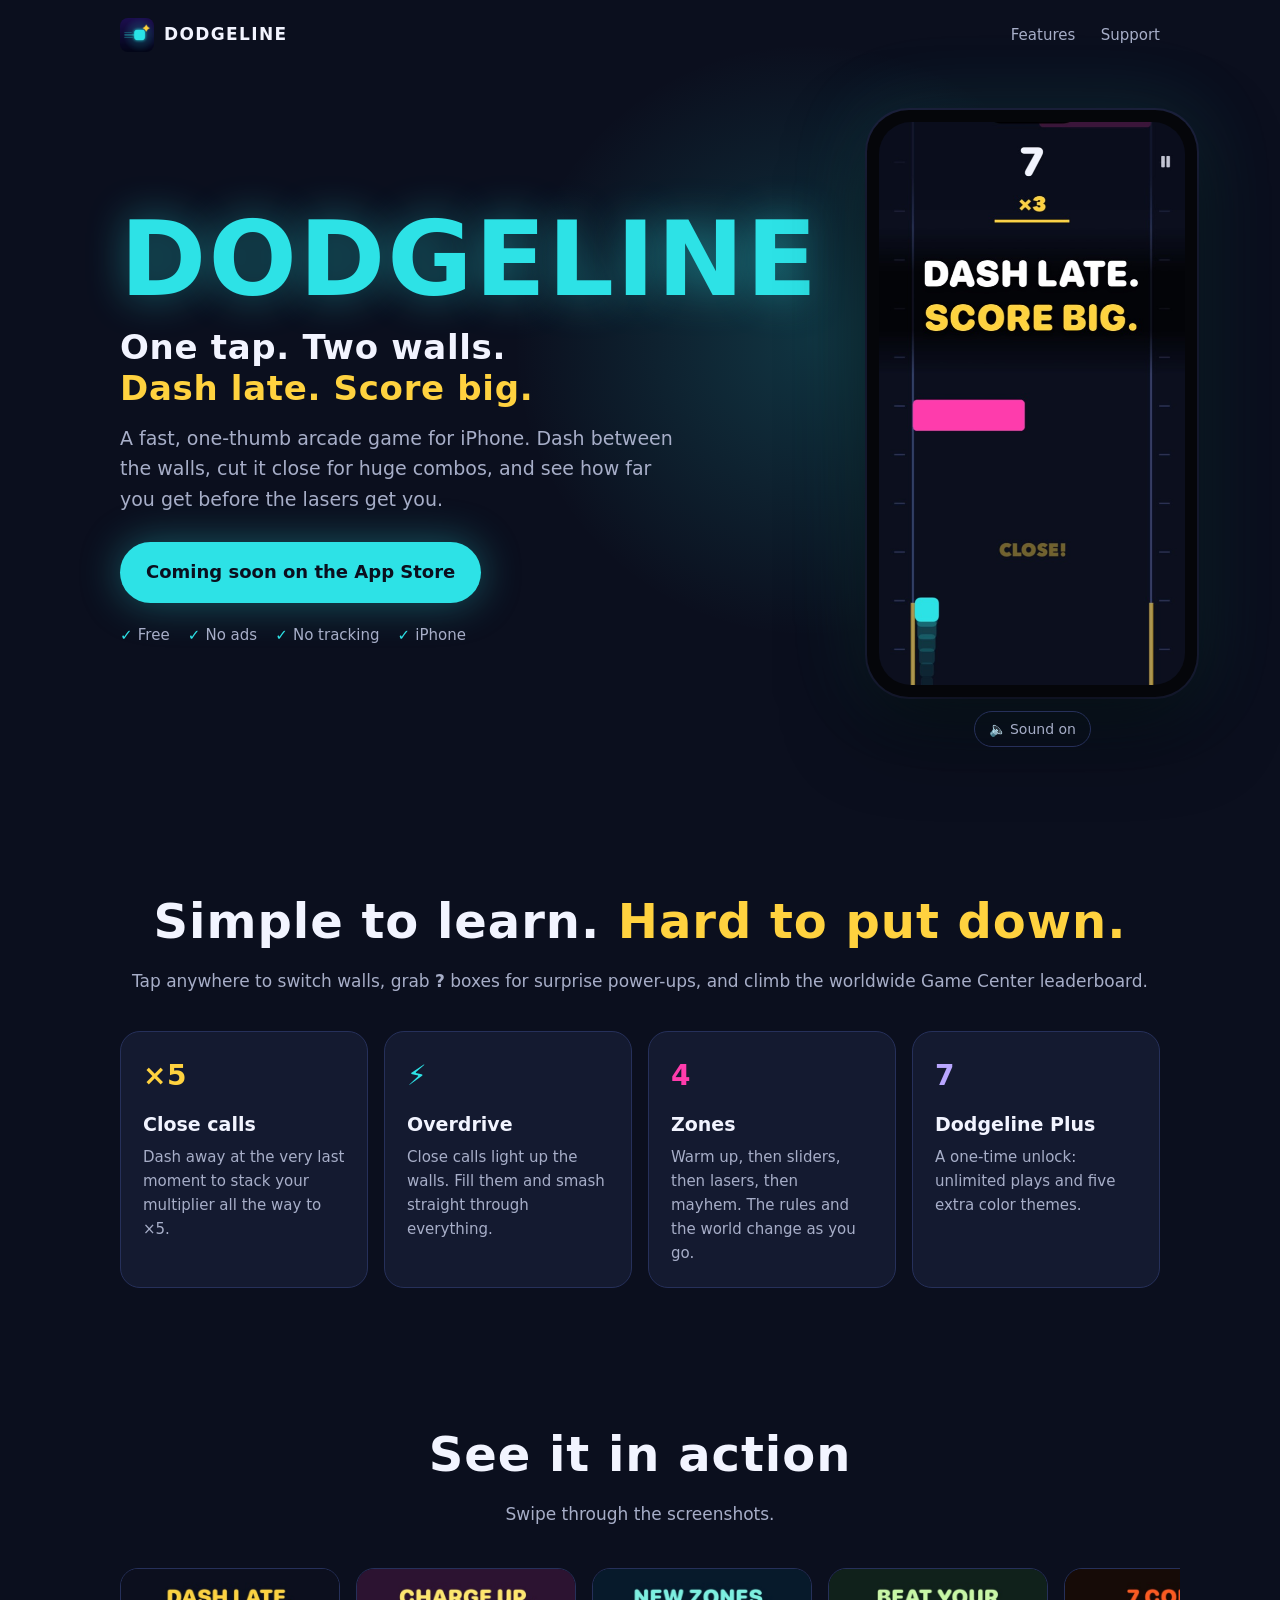
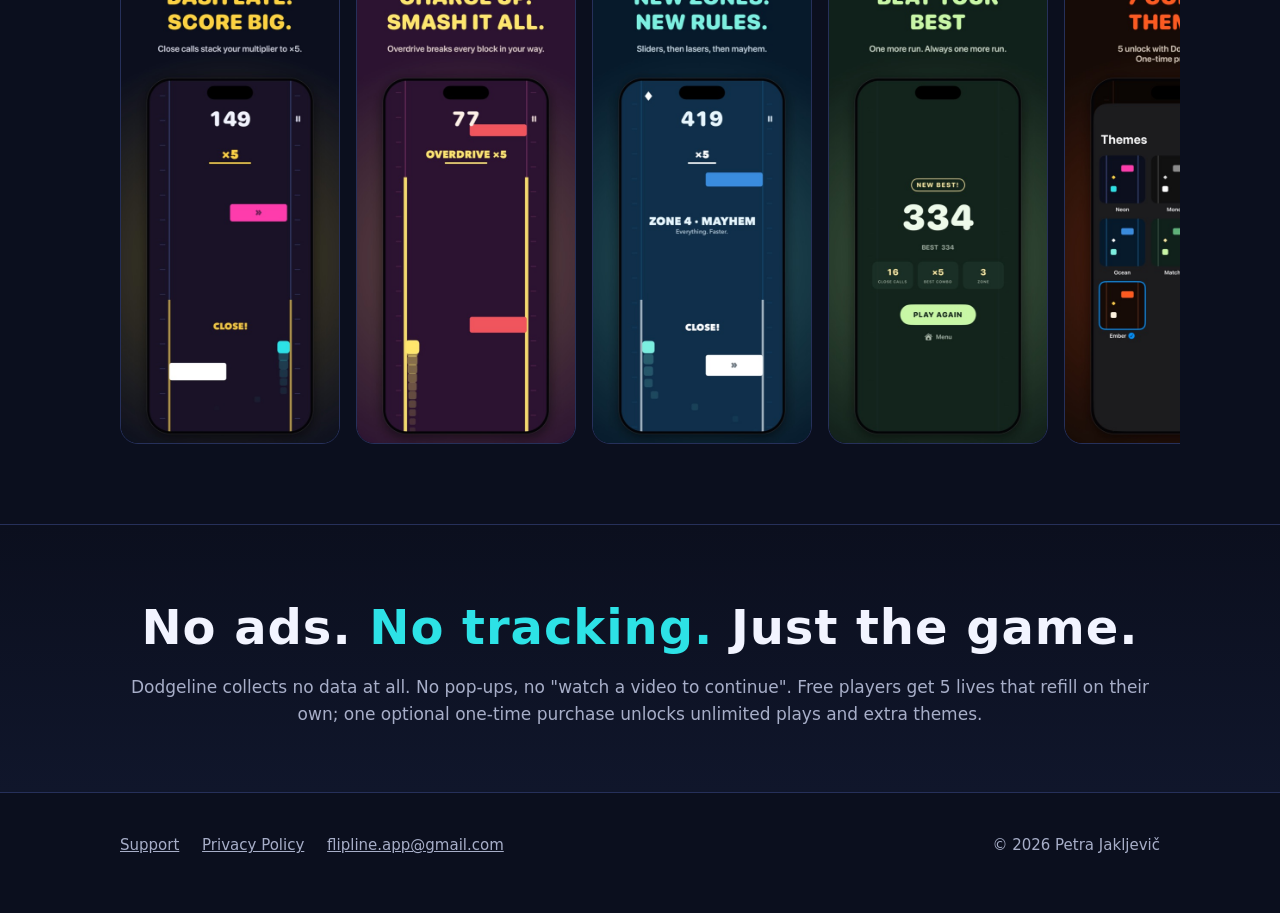
==== commit 6578d581: "Mention mystery boxes and evolving visuals Co-Authored-By: Claude Opus 5.5 <noreply@anthropic.com>" ====
--- a/index.html
+++ b/index.html
@@ -62,11 +62,11 @@
 <section id="features">
   <div class="wrap">
     <h2 class="display">Simple to learn. <span style="color:var(--gold)">Hard to put down.</span></h2>
-    <p class="sub">Tap anywhere to switch walls. Then climb the worldwide Game Center leaderboard.</p>
+    <p class="sub">Tap anywhere to switch walls, grab <strong>?</strong> boxes for surprise power-ups, and climb the worldwide Game Center leaderboard.</p>
     <div class="features">
       <div class="feature c1"><div class="k display">×5</div><h3>Close calls</h3><p>Dash away at the very last moment to stack your multiplier all the way to ×5.</p></div>
       <div class="feature c2"><div class="k display">⚡</div><h3>Overdrive</h3><p>Close calls light up the walls. Fill them and smash straight through everything.</p></div>
-      <div class="feature c3"><div class="k display">4</div><h3>Zones</h3><p>Warm up, then sliders, then lasers, then mayhem. The rules change as you go.</p></div>
+      <div class="feature c3"><div class="k display">4</div><h3>Zones</h3><p>Warm up, then sliders, then lasers, then mayhem. The rules and the world change as you go.</p></div>
       <div class="feature c4"><div class="k display">7</div><h3>Dodgeline Plus</h3><p>A one-time unlock: unlimited plays and five extra color themes.</p></div>
     </div>
   </div>
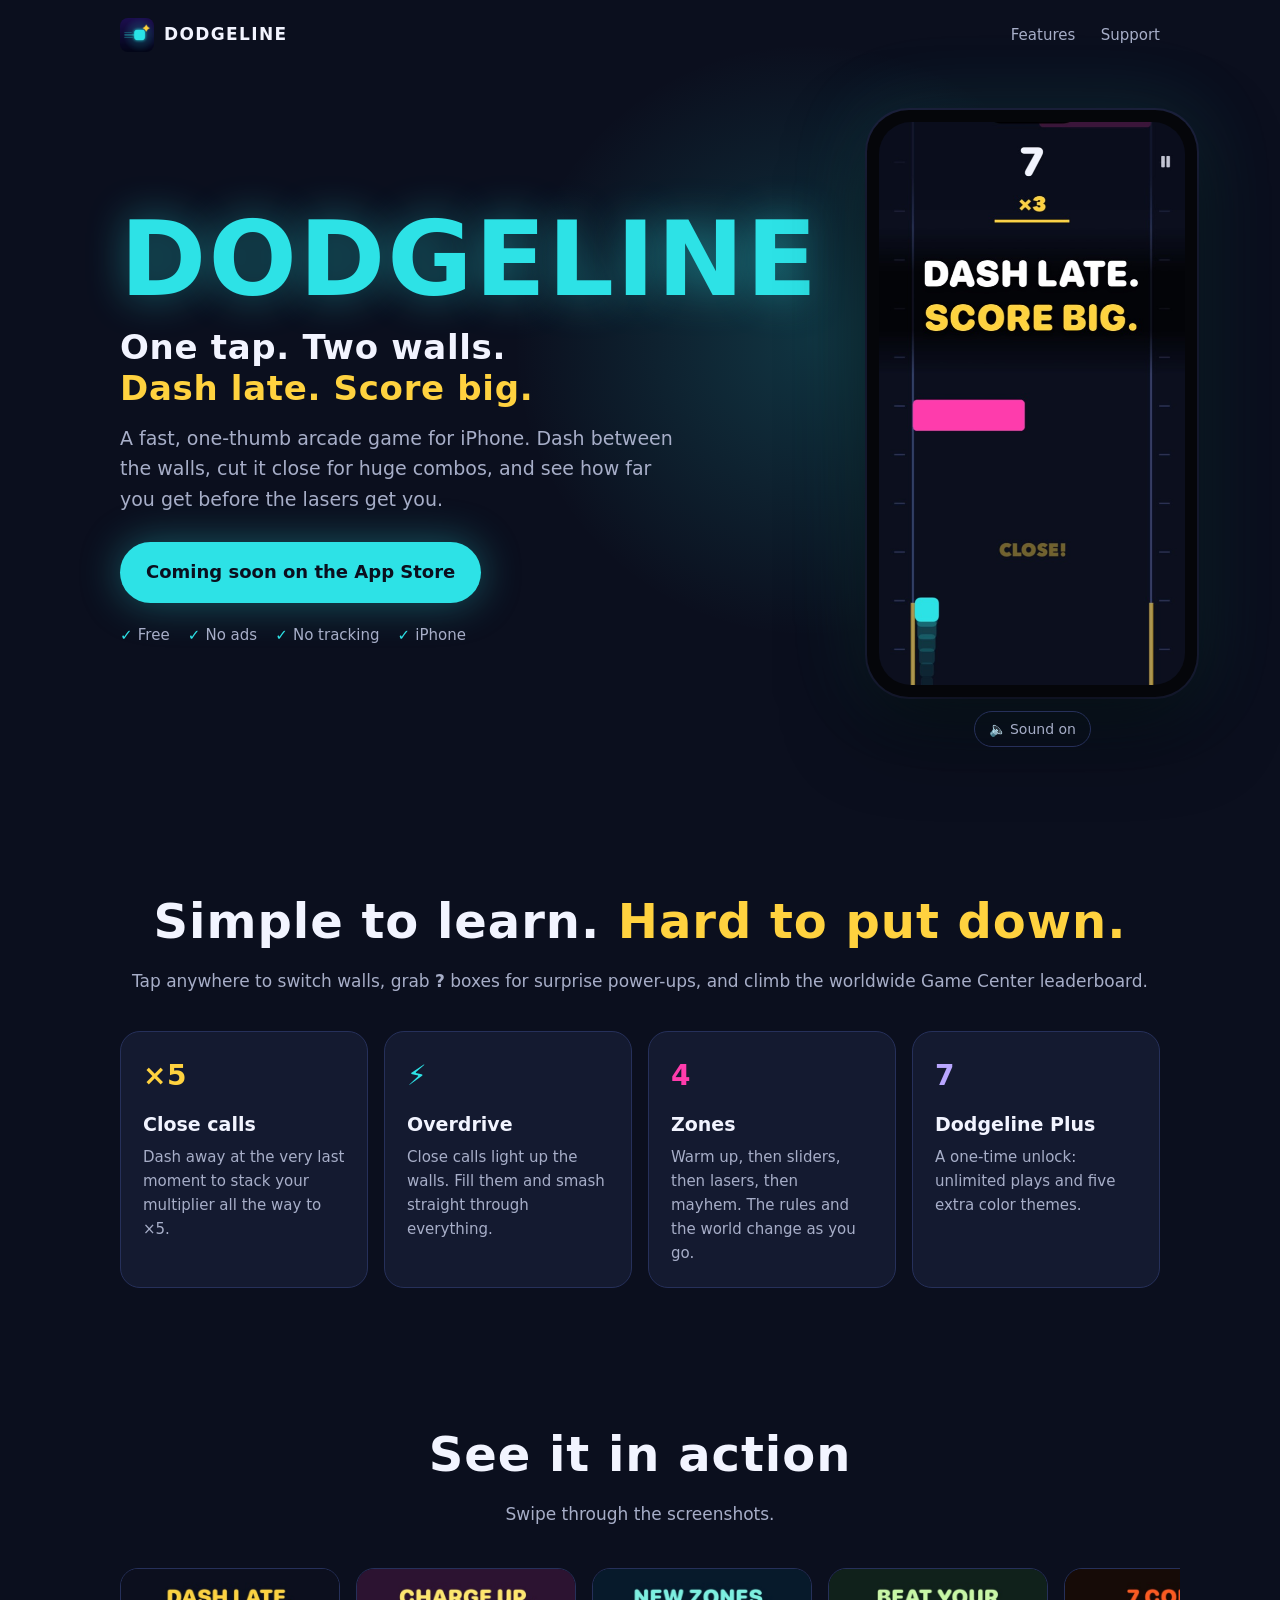
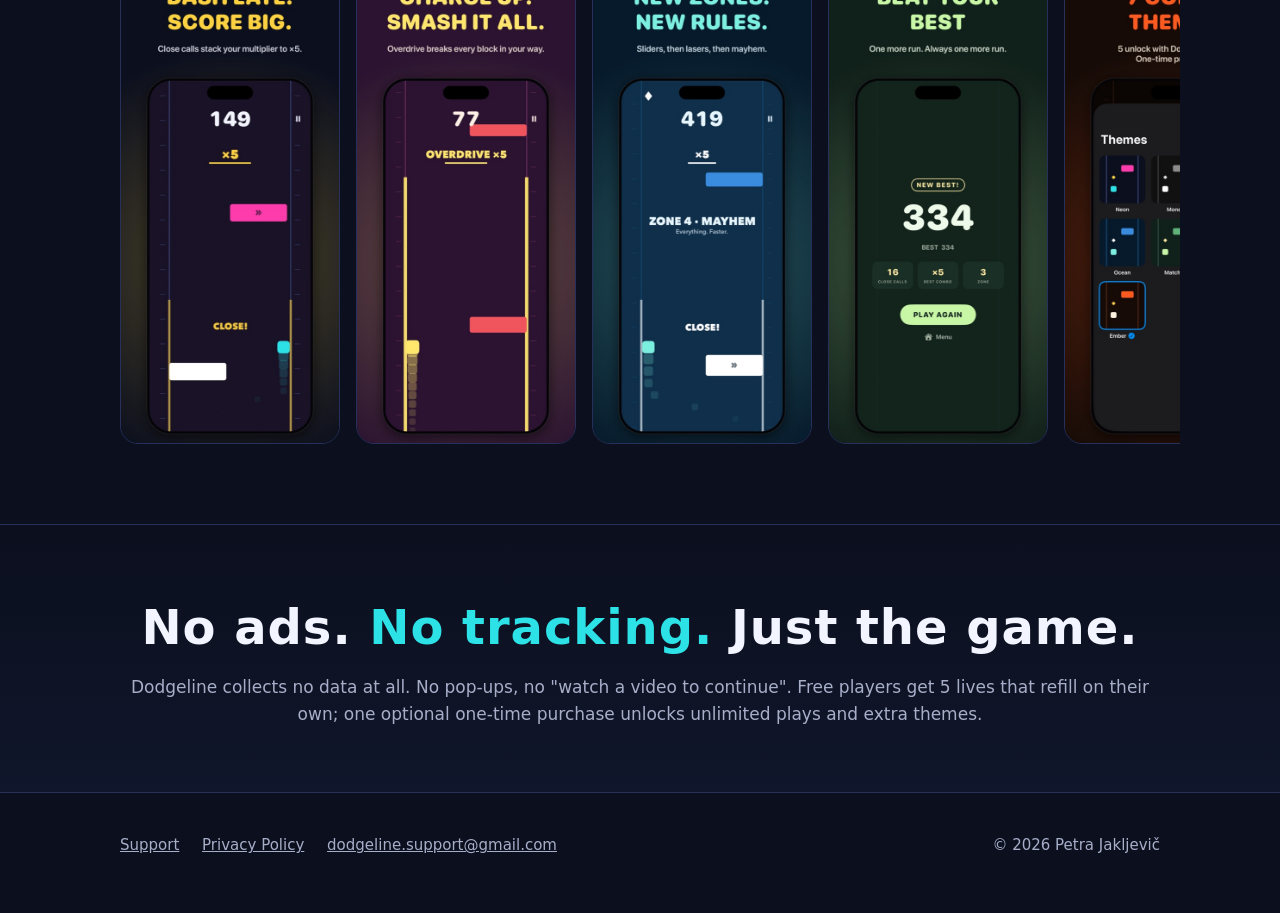
==== commit 93de06b2: "Support email: dodgeline.support@gmail.com Co-Authored-By: Claude Opus 5.5 <noreply@anthropic.com>" ====
--- a/index.html
+++ b/index.html
@@ -100,7 +100,7 @@
       <div>
         <a href="support.html">Support</a>
         <a href="privacy.html">Privacy Policy</a>
-        <a href="mailto:flipline.app@gmail.com">flipline.app@gmail.com</a>
+        <a href="mailto:dodgeline.support@gmail.com">dodgeline.support@gmail.com</a>
       </div>
       <span>© 2026 Petra Jakljevič</span>
     </div>
